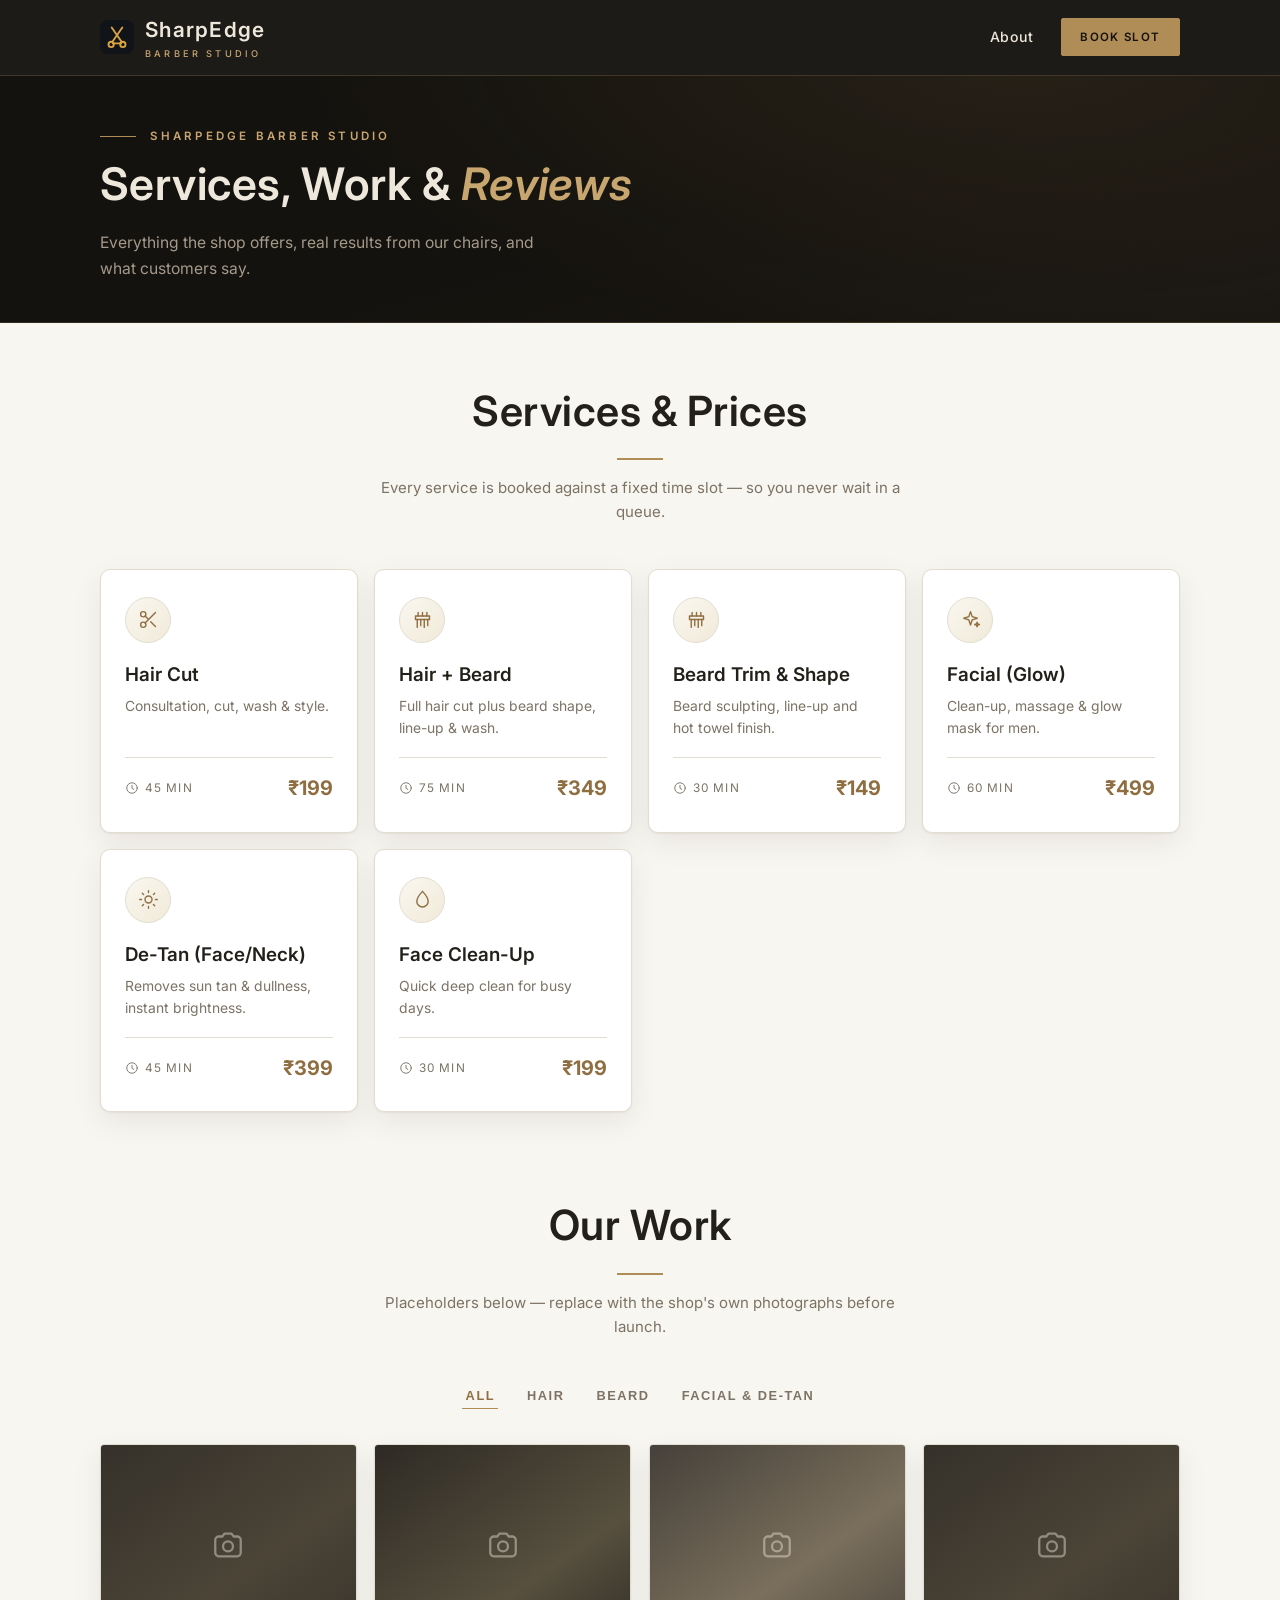
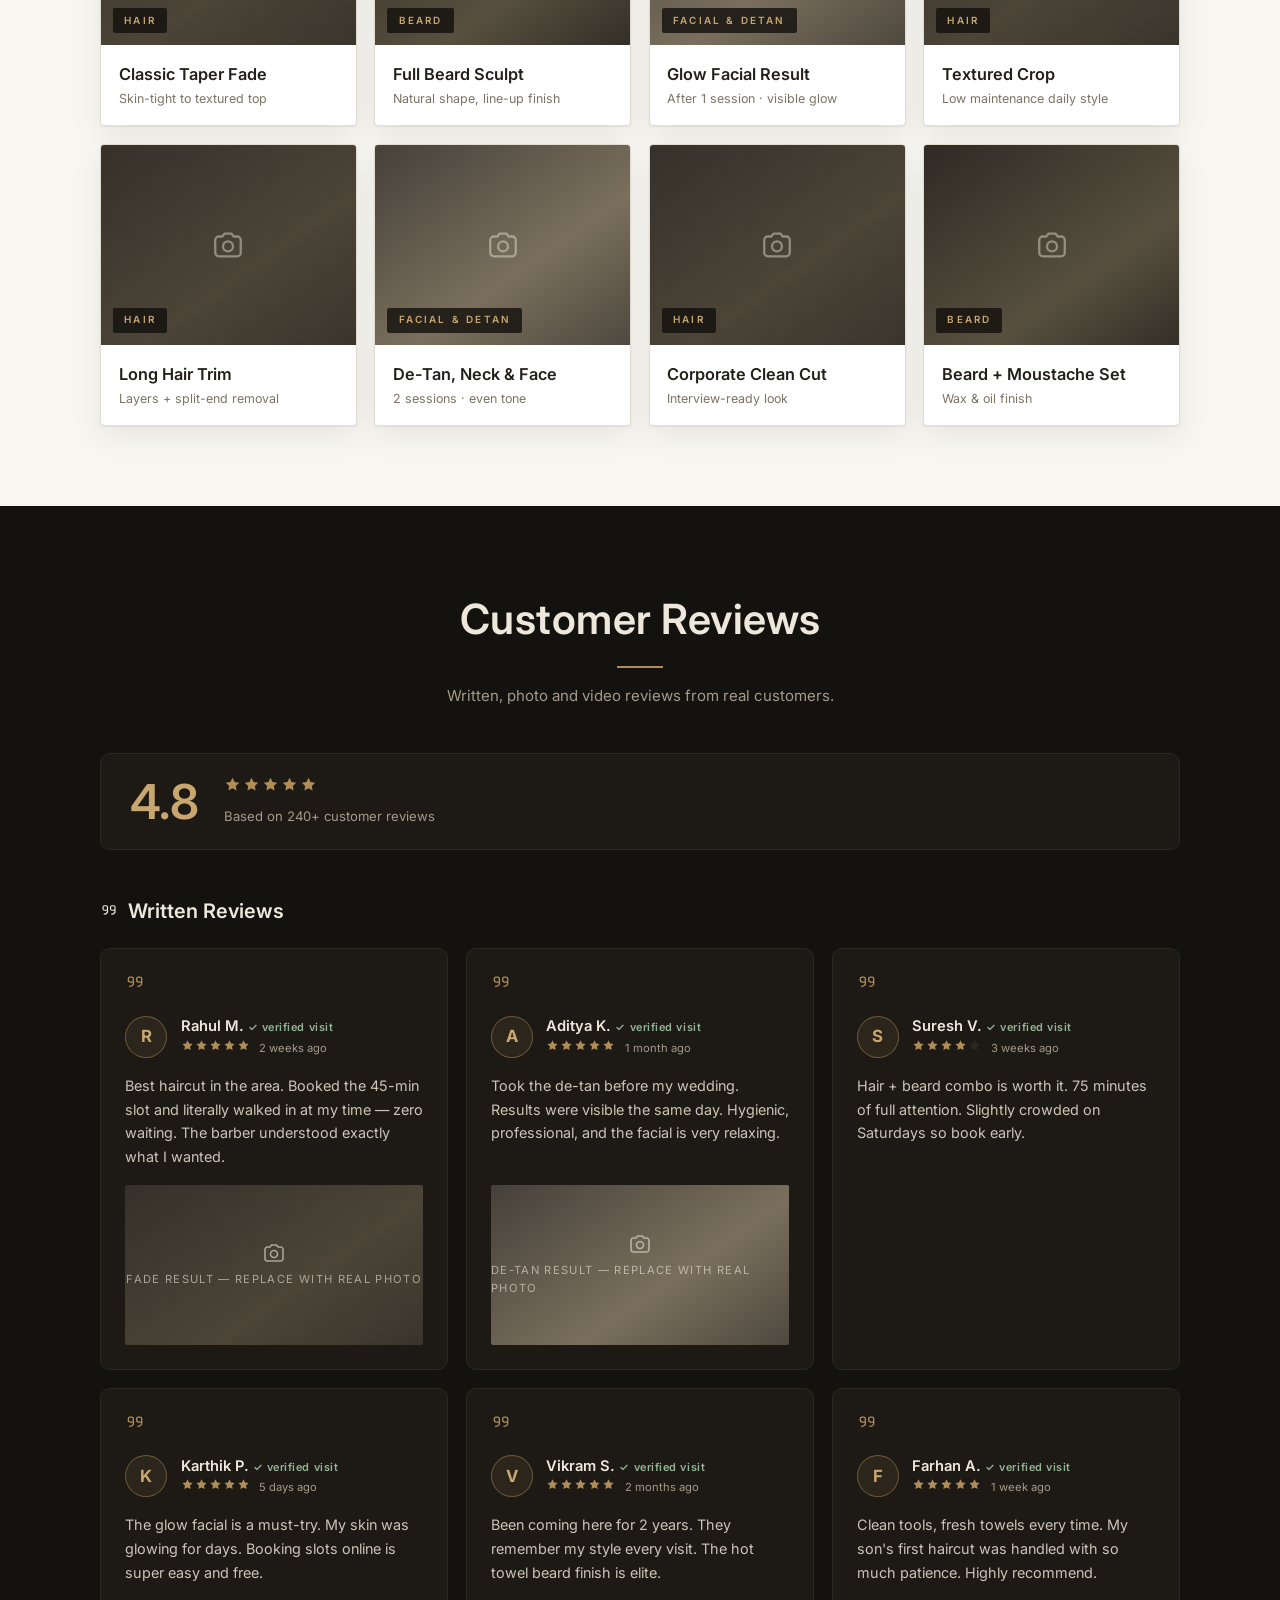
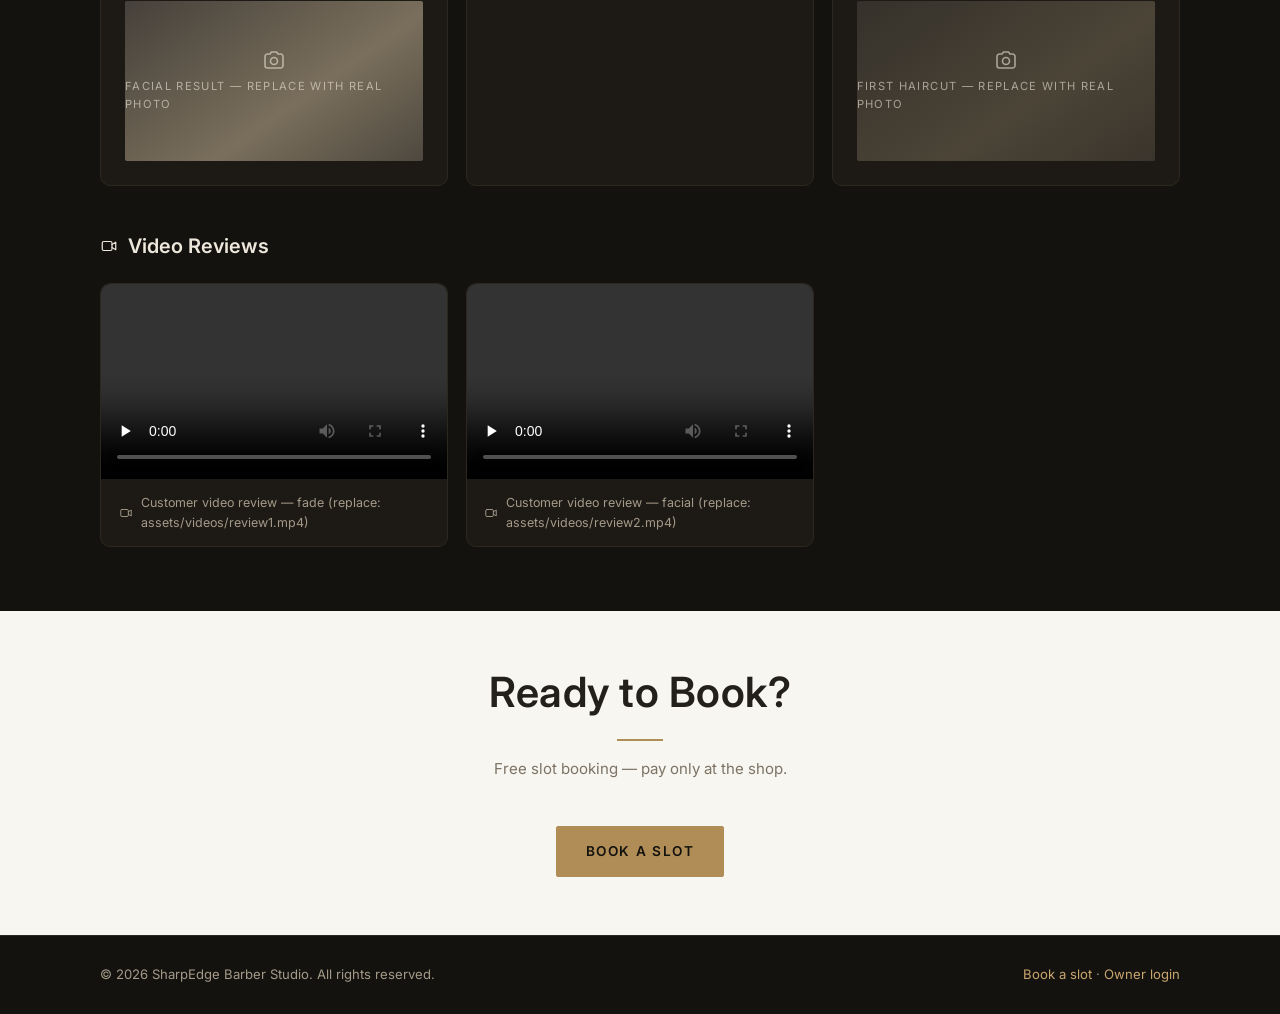
==== about.html @ fa6628c2 "feat: add About page and enhance service worker for PWA support" ====
<!DOCTYPE html>
<html lang="en">
<head>
  <meta charset="UTF-8" />
  <meta name="viewport" content="width=device-width, initial-scale=1.0" />
  <title>About · Services · Reviews | SharpEdge Barber Studio</title>
  <meta name="description" content="All services, our work gallery and customer reviews of SharpEdge Barber Studio." />
  <meta name="theme-color" content="#14120e" />
  <link rel="preconnect" href="https://fonts.googleapis.com" />
  <link rel="preconnect" href="https://fonts.gstatic.com" crossorigin />
  <link href="https://fonts.googleapis.com/css2?family=Inter:wght@400;500;600;700;800&display=swap" rel="stylesheet" />
  <link rel="icon" href="assets/logo.svg" type="image/svg+xml" />
  <link rel="stylesheet" href="css/styles.css?v=6" />
</head>
<body>

  <header class="header">
    <div class="container header-inner">
      <a class="brand" href="index.html">
        <img src="assets/logo.svg" alt="SharpEdge logo" class="brand-logo" />
        <span class="brand-name">SharpEdge<span class="brand-sub">Barber Studio</span></span>
      </a>
      <nav class="nav open" style="position:static;transform:none;min-height:0;padding:0;border:0">
        <a href="about.html">About</a>
        <a href="index.html#booking" class="btn btn-sm btn-gold">Book Slot</a>
      </nav>
    </div>
  </header>

  <section class="hero" style="padding:3.2rem 0 2.6rem">
    <div class="container">
      <p class="hero-kicker" style="margin-bottom:0.9rem">SharpEdge Barber Studio</p>
      <h1 style="font-size:clamp(1.9rem,5vw,2.8rem)">Services, Work &amp; <em>Reviews</em></h1>
      <p class="hero-sub" style="margin-bottom:0">Everything the shop offers, real results from our chairs, and what customers say.</p>
    </div>
  </section>

  <section class="section" id="services" style="padding-top:3.4rem">
    <div class="container">
      <h2 class="section-title">Services &amp; Prices</h2>
      <p class="section-sub">Every service is booked against a fixed time slot — so you never wait in a queue.</p>
      <div class="cards-grid" id="servicesGrid"></div>
    </div>
  </section>

  <section class="section" id="work" style="padding-top:0">
    <div class="container">
      <h2 class="section-title">Our Work</h2>
      <p class="section-sub">Placeholders below — replace with the shop's own photographs before launch.</p>
      <div class="filter-row" id="workFilter">
        <button class="chip active" data-filter="all">All</button>
        <button class="chip" data-filter="hair">Hair</button>
        <button class="chip" data-filter="beard">Beard</button>
        <button class="chip" data-filter="skin">Facial &amp; De-tan</button>
      </div>
      <div class="work-grid" id="workGrid"></div>
    </div>
  </section>

  <section class="section section-dark" id="reviews" style="padding-bottom:4rem">
    <div class="container">
      <h2 class="section-title">Customer Reviews</h2>
      <p class="section-sub">Written, photo and video reviews from real customers.</p>

      <div class="rating-banner">
        <div class="rating-big" id="ratingBig">4.8</div>
        <div class="rating-meta">
          <div class="stars" id="ratingStars" aria-label="rating"></div>
          <p id="ratingCount">Based on 240+ customer reviews</p>
        </div>
      </div>

      <h3 class="sub-title" id="writtenTitle">Written Reviews</h3>
      <div class="review-grid" id="reviewGrid"></div>

      <h3 class="sub-title" id="videoTitle">Video Reviews</h3>
      <div class="video-grid" id="videoGrid"></div>
    </div>
  </section>

  <section class="section" style="padding:3rem 0 3.6rem">
    <div class="container" style="text-align:center">
      <h2 class="section-title">Ready to Book?</h2>
      <p class="section-sub">Free slot booking — pay only at the shop.</p>
      <a href="index.html#booking" class="btn btn-gold">Book a Slot</a>
    </div>
  </section>

  <footer class="footer">
    <div class="container footer-inner">
      <p>© <span id="year"></span> <span id="shopName">SharpEdge Barber Studio</span>. All rights reserved.</p>
      <p><a href="index.html">Book a slot</a> · <a href="admin.html">Owner login</a></p>
    </div>
  </footer>

  <script src="js/config.js?v=6"></script>
  <script src="js/icons.js?v=6"></script>
  <script src="js/content.js?v=6"></script>
  <script src="js/about.js?v=6"></script>
</body>
</html>
---- css/styles.css ----
/* ============================================================
   SharpEdge Barber Studio — styles.css
   Classy, standard, elegant. Mobile-first for every screen.
   Palette: ivory · espresso · antique brass · Inter standard type
   ============================================================ */

:root {
  --bg: #f8f6f1;
  --bg-dark: #14120e;
  --bg-dark-2: #1a1712;
  --panel: #ffffff;
  --panel-dark: #1d1a15;
  --text: #23201a;
  --text-inv: #eee8dc;
  --muted: #7c7365;
  --muted-inv: #a49a8a;
  --gold: #b08d57;
  --gold-soft: #c8a670;
  --gold-deep: #8f6f42;
  --line: #e3dcd0;
  --line-dark: #2c2820;
  --danger: #a63d33;
  --ok: #4e7250;
  --radius: 4px;
  --radius-lg: 10px;
  --shadow: 0 1px 2px rgba(24, 20, 14, 0.05), 0 10px 30px rgba(24, 20, 14, 0.07);
  --sans: "Inter", "Segoe UI", system-ui, Roboto, Arial, sans-serif;
}

* { margin: 0; padding: 0; box-sizing: border-box; }
html { scroll-behavior: smooth; }

body {
  font-family: var(--sans);
  background: var(--bg);
  color: var(--text);
  line-height: 1.6;
  font-size: 15.5px;
  -webkit-font-smoothing: antialiased;
}

img { max-width: 100%; display: block; }
a { color: inherit; text-decoration: none; }
::selection { background: var(--gold); color: #fff; }

.container { width: min(1080px, 92%); margin-inline: auto; }

/* ---------- icons ---------- */
.ico { width: 18px; height: 18px; vertical-align: -3px; flex-shrink: 0; }
.ico.lg { width: 26px; height: 26px; vertical-align: -6px; }
.ico.sm { width: 14px; height: 14px; vertical-align: -2px; }

/* ---------- Header ---------- */
.header {
  position: sticky; top: 0; z-index: 50;
  background: rgba(20, 18, 14, 0.96);
  backdrop-filter: blur(8px);
  color: var(--text-inv);
  border-bottom: 1px solid rgba(176, 141, 87, 0.25);
}
.header-inner { display: flex; align-items: center; justify-content: space-between; padding: 0.8rem 0; }
.brand { display: flex; align-items: center; gap: 0.7rem; }
.brand-logo { width: 34px; height: 34px; }
.brand-name { font-family: var(--sans); font-weight: 600; font-size: 1.3rem; letter-spacing: 0.06em; }
.brand-sub { display: block; font-family: var(--sans); font-size: 0.58rem; font-weight: 500; color: var(--gold-soft); letter-spacing: 0.34em; text-transform: uppercase; margin-top: 1px; }

.nav { display: flex; align-items: center; gap: 1.7rem; font-weight: 500; font-size: 0.88rem; letter-spacing: 0.04em; }
.nav > a:not(.btn) { position: relative; padding: 4px 0; }
.nav > a:not(.btn)::after { content: ""; position: absolute; left: 0; bottom: 0; width: 0; height: 1px; background: var(--gold-soft); transition: width 0.25s; }
.nav > a:not(.btn):hover::after { width: 100%; }

.nav-toggle { display: none; background: none; border: 0; cursor: pointer; padding: 0.45rem; color: var(--text-inv); }
.nav-toggle svg { width: 24px; height: 24px; display: block; }
.nav-toggle .ico-x { display: none; }
.nav-toggle.open .ico-x { display: block; }
.nav-toggle.open .ico-menu { display: none; }

/* ---------- Buttons ---------- */
.btn {
  display: inline-flex; align-items: center; justify-content: center; gap: 0.55rem;
  border: 1px solid transparent; cursor: pointer;
  padding: 0.85rem 1.8rem;
  font-weight: 600; font-size: 0.85rem; letter-spacing: 0.12em; text-transform: uppercase;
  border-radius: 2px; transition: all 0.2s ease;
}
.btn:active { transform: translateY(1px); }
.btn-gold { background: var(--gold); color: #14120e; border-color: var(--gold); }
.btn-gold:hover { background: var(--gold-soft); border-color: var(--gold-soft); }
.btn-gold:disabled { background: #bdb3a2; border-color: #bdb3a2; color: #6d6252; cursor: not-allowed; }
.btn-ghost { background: transparent; color: var(--text); border-color: var(--text); }
.btn-ghost:hover { background: var(--text); color: var(--bg); }
.btn-sm { padding: 0.55rem 1.15rem; font-size: 0.72rem; }
.btn-wide { width: 100%; margin-top: 1.15rem; }
.btn-link { background: none; border: 0; color: var(--gold-soft); font-weight: 600; cursor: pointer; font-size: 0.75rem; letter-spacing: 0.08em; text-transform: uppercase; }
.btn-link:hover { color: var(--gold); }

/* ---------- Sections ---------- */
.section { padding: 5rem 0; }
.section-dark { background: var(--bg-dark); color: var(--text-inv); }

.section-title { font-family: var(--sans); font-size: clamp(1.9rem, 4.5vw, 2.6rem); font-weight: 600; text-align: center; letter-spacing: 0.5px; }
.section-title::after { content: ""; display: block; width: 46px; height: 2px; background: var(--gold); margin: 0.85rem auto 0; }
.section-sub { text-align: center; color: var(--muted); margin: 1rem auto 2.8rem; max-width: 62ch; font-size: 0.94rem; }
.section-dark .section-sub { color: var(--muted-inv); }
.sub-title { font-family: var(--sans); font-size: 1.25rem; font-weight: 600; margin: 2.8rem 0 1.3rem; display: flex; align-items: center; gap: 0.6rem; }
.tiny-note { display: block; font-size: 0.75rem; color: var(--muted); margin-top: 1rem; letter-spacing: 0.02em; }

/* ---------- Service cards ---------- */
.cards-grid { display: grid; grid-template-columns: repeat(auto-fit, minmax(240px, 1fr)); gap: 1rem; }
.service-card {
  background: var(--panel); border: 1px solid var(--line); border-radius: var(--radius-lg);
  padding: 1.7rem 1.5rem; box-shadow: var(--shadow);
  display: flex; flex-direction: column;
  transition: transform 0.25s ease, border-color 0.25s ease, box-shadow 0.25s ease;
}
.service-card:hover { transform: translateY(-4px); border-color: var(--gold-soft); box-shadow: 0 14px 34px rgba(24, 20, 14, 0.12); }
.service-icon {
  width: 46px; height: 46px; border: 1px solid var(--line); border-radius: 50%;
  display: grid; place-items: center; color: var(--gold-deep); margin-bottom: 1.1rem;
  background: linear-gradient(135deg, #faf7f0, #f1ead9);
}
.service-icon .ico { width: 21px; height: 21px; }
.service-card h3 { font-family: var(--sans); font-size: 1.18rem; font-weight: 600; margin-bottom: 0.35rem; }
.service-desc { color: var(--muted); font-size: 0.87rem; flex: 1; line-height: 1.55; }
.service-meta { display: flex; justify-content: space-between; align-items: baseline; margin-top: 1.1rem; padding-top: 0.9rem; border-top: 1px solid var(--line); }
.service-time { font-size: 0.74rem; color: var(--muted); letter-spacing: 0.10em; text-transform: uppercase; display: flex; align-items: center; gap: 0.35rem; }
.service-price { font-family: var(--sans); font-weight: 700; color: var(--gold-deep); font-size: 1.25rem; }

/* ---------- Hero ---------- */
.hero {
  background:
    radial-gradient(1200px 500px at 80% -10%, rgba(176, 141, 87, 0.12), transparent 60%),
    linear-gradient(165deg, var(--bg-dark) 55%, var(--bg-dark-2));
  color: var(--text-inv);
  padding: 5.5rem 0 5rem;
  border-bottom: 1px solid rgba(176, 141, 87, 0.2);
}
.hero-inner { display: grid; grid-template-columns: 1.35fr 1fr; gap: 3rem; align-items: center; }
.hero-kicker {
  display: flex; align-items: center; gap: 0.9rem;
  color: var(--gold-soft); font-size: 0.72rem; font-weight: 600;
  letter-spacing: 0.28em; text-transform: uppercase; margin-bottom: 1.3rem;
}
.hero-kicker::before { content: ""; width: 36px; height: 1px; background: var(--gold); }
.hero h1 { font-family: var(--sans); font-size: clamp(2.5rem, 6.5vw, 4.2rem); line-height: 1.08; font-weight: 600; letter-spacing: 0.01em; }
.hero h1 em { font-style: italic; color: var(--gold-soft); }
.hero-sub { margin: 1.4rem 0 2rem; color: var(--muted-inv); max-width: 46ch; font-size: 0.98rem; }
.hero-sub strong { color: var(--text-inv); font-weight: 600; }
.hero-actions { display: flex; gap: 0.9rem; flex-wrap: wrap; margin-bottom: 2.2rem; }
.hero-badges { display: flex; gap: 1.6rem; flex-wrap: wrap; list-style: none; font-size: 0.82rem; color: var(--muted-inv); letter-spacing: 0.03em; }
.hero-badges li { display: flex; align-items: center; gap: 0.45rem; }
.hero-badges .ico { color: var(--gold-soft); width: 15px; height: 15px; }

.hero-card {
  place-self: center;
  background: rgba(29, 26, 21, 0.7);
  border: 1px solid rgba(176, 141, 87, 0.35);
  border-radius: var(--radius-lg);
  padding: 2.2rem 2.6rem;
  text-align: center;
  backdrop-filter: blur(4px);
}
.hero-card-top { color: var(--gold-soft); font-size: 0.66rem; letter-spacing: 0.34em; font-weight: 600; }
.hero-clock { font-family: var(--sans); font-size: 2.7rem; font-weight: 600; margin: 0.6rem 0 0.4rem; font-variant-numeric: tabular-nums; }
.hero-note { font-size: 0.76rem; color: var(--muted-inv); font-style: italic; }

/* ---------- Booking panel ---------- */
.booking-panel {
  background: var(--panel-dark); border: 1px solid var(--line-dark);
  border-radius: var(--radius-lg); padding: 2rem; box-shadow: 0 24px 60px rgba(0, 0, 0, 0.35);
}
.step { padding: 1.4rem 0; border-bottom: 1px solid var(--line-dark); }
.step:last-of-type { border-bottom: 0; }
.step-head { display: flex; align-items: center; gap: 0.8rem; margin-bottom: 1.1rem; }
.step-num {
  width: 30px; height: 30px; border-radius: 2px; border: 1px solid var(--gold);
  color: var(--gold-soft); display: grid; place-items: center;
  font-family: var(--sans); font-weight: 700; font-size: 0.95rem; flex-shrink: 0;
}
.step-head h3 { font-family: var(--sans); font-size: 1.08rem; font-weight: 600; letter-spacing: 0.03em; }

.chip-row, .date-row { display: flex; gap: 0.55rem; flex-wrap: wrap; }
.chip {
  border: 1px solid var(--line-dark); background: var(--bg-dark);
  color: var(--text-inv); border-radius: 2px;
  padding: 0.6rem 1.05rem; font-size: 0.85rem; font-weight: 500; cursor: pointer;
  transition: 0.18s; display: inline-flex; align-items: center; gap: 0.5rem;
}
.chip:hover { border-color: var(--gold); color: var(--gold-soft); }
.chip.active { background: var(--gold); color: #14120e; border-color: var(--gold); font-weight: 600; }
.chip small { opacity: 0.65; font-size: 0.7rem; display: inline; margin-left: 0.4rem; letter-spacing: 0.02em; }
.date-chip { text-align: center; min-width: 64px; padding: 0.55rem 0.6rem !important; flex-direction: column; gap: 0.15rem; border-radius: 2px; }
.date-chip strong { display: block; font-family: var(--sans); font-size: 0.98rem; font-weight: 600; letter-spacing: 0.03em; }
.date-chip span { font-size: 0.66rem; opacity: 0.7; letter-spacing: 0.05em; }
.chip:disabled { opacity: 0.3; cursor: not-allowed; }

.slot-status { font-size: 0.8rem; color: var(--muted-inv); margin-bottom: 0.8rem; font-style: italic; }
.slot-grid { display: grid; grid-template-columns: repeat(auto-fill, minmax(86px, 1fr)); gap: 0.5rem; }
.slot-btn {
  padding: 0.6rem 0.3rem; border-radius: 2px; text-align: center;
  border: 1px solid var(--line-dark); background: var(--bg-dark); color: var(--text-inv);
  font-weight: 500; font-size: 0.84rem; cursor: pointer; transition: 0.15s;
  font-variant-numeric: tabular-nums;
}
.slot-btn:hover:not(:disabled) { border-color: var(--gold); color: var(--gold-soft); }
.slot-btn.active { background: var(--gold); color: #14120e; border-color: var(--gold); font-weight: 600; }
.slot-btn:disabled { opacity: 0.25; cursor: not-allowed; text-decoration: line-through; }

/* ---------- Form ---------- */
.form-grid { display: grid; grid-template-columns: 1fr 1fr; gap: 1rem; }
.form-grid label { font-size: 0.7rem; font-weight: 600; color: var(--muted-inv); display: block; letter-spacing: 0.14em; text-transform: uppercase; }
.form-grid input {
  width: 100%; margin-top: 0.4rem; padding: 0.85rem 1rem;
  border-radius: 2px; border: 1px solid var(--line-dark);
  background: var(--bg-dark); color: var(--text-inv); font-size: 0.95rem;
  font-family: var(--sans); transition: border-color 0.2s;
}
.form-grid input::placeholder { color: #5d564a; }
.form-grid input:focus { outline: none; border-color: var(--gold); }

.selection-summary {
  margin-top: 1.2rem; padding: 1rem 1.2rem; border-radius: 2px;
  background: rgba(176, 141, 87, 0.06); border: 1px solid rgba(176, 141, 87, 0.35);
  border-left: 2px solid var(--gold);
  font-size: 0.88rem; color: #d3c7ae; line-height: 1.9;
}
.selection-summary.ok { background: rgba(78, 114, 80, 0.08); border-color: rgba(78, 114, 80, 0.45); border-left-color: var(--ok); color: #bcc9bd; }
.selection-summary b { color: var(--gold-soft); }

/* ---------- My bookings ---------- */
.my-bookings { margin-top: 1.6rem; }
.my-head { display: flex; justify-content: space-between; align-items: baseline; margin-bottom: 0.7rem; }
.my-head h3 { font-family: var(--sans); font-size: 1.05rem; font-weight: 600; }
.my-list { display: flex; flex-direction: column; gap: 0.55rem; }
.booking-item {
  display: flex; justify-content: space-between; align-items: center; gap: 0.8rem;
  background: var(--bg-dark); border: 1px solid var(--line-dark);
  border-radius: 2px; padding: 0.85rem 1.1rem; font-size: 0.87rem; flex-wrap: wrap;
}
.booking-item b { color: var(--gold-soft); }
.booking-cancel { background: none; border: 1px solid rgba(166, 61, 51, 0.6); color: #d98d84; border-radius: 2px; padding: 0.3rem 0.9rem; cursor: pointer; font-size: 0.72rem; letter-spacing: 0.08em; text-transform: uppercase; transition: 0.15s; }
.booking-cancel:hover { background: var(--danger); border-color: var(--danger); color: #fff; }
.empty-note { color: var(--muted-inv); font-size: 0.85rem; font-style: italic; }

/* ---------- Work / portfolio ---------- */
.filter-row { display: flex; gap: 1.6rem; justify-content: center; margin-bottom: 2.2rem; flex-wrap: wrap; }
.filter-row .chip,
.filter-row .filter-btn {
  border: 0 !important; background: none !important; color: var(--muted);
  padding: 0.3rem 0.2rem !important; font-size: 0.8rem !important;
  letter-spacing: 0.12em; text-transform: uppercase; font-weight: 600 !important;
  border-bottom: 1px solid transparent !important; border-radius: 0 !important;
  gap: 0 !important;
}
.filter-row .chip:hover { color: var(--text); background: none !important; }
.filter-row .chip.active { color: var(--gold-deep); border-bottom: 1px solid var(--gold) !important; }

.work-grid { display: grid; grid-template-columns: repeat(auto-fill, minmax(235px, 1fr)); gap: 1.1rem; }
.work-card { border-radius: var(--radius); overflow: hidden; background: var(--panel); border: 1px solid var(--line); box-shadow: var(--shadow); cursor: pointer; transition: transform 0.25s, box-shadow 0.25s; }
.work-card:hover { transform: translateY(-4px); box-shadow: 0 16px 40px rgba(24, 20, 14, 0.14); }
.work-thumb { height: 200px; display: grid; place-items: center; color: rgba(238, 232, 220, 0.75); position: relative; }
.work-thumb .ico { width: 34px; height: 34px; opacity: 0.6; }
.work-thumb span.tag {
  position: absolute; bottom: 12px; left: 12px;
  background: rgba(20, 18, 14, 0.82); color: var(--gold-soft); font-size: 0.62rem;
  padding: 0.3rem 0.7rem; border-radius: 2px; letter-spacing: 0.22em; text-transform: uppercase;
  font-weight: 600;
}
.work-card figcaption { padding: 1rem 1.1rem; }
.work-card figcaption .wt { font-family: var(--sans); font-size: 1.02rem; font-weight: 600; display: block; }
.work-card figcaption small { display: block; color: var(--muted); font-size: 0.78rem; margin-top: 2px; }

/* muted, non-cartoonish placeholder fills — replace with real photos */
.fill-hair  { background: linear-gradient(145deg, #35312a, #4b4437 60%, #3a352c); }
.fill-beard { background: linear-gradient(145deg, #2e2a24, #57503f 65%, #332f27); }
.fill-skin  { background: linear-gradient(145deg, #45403a, #7a6f5c 60%, #4e483f); }

/* ---------- Reviews ---------- */
.rating-banner {
  display: flex; gap: 1.6rem; align-items: center;
  background: var(--panel-dark); border: 1px solid var(--line-dark);
  border-radius: var(--radius-lg); padding: 1.4rem 1.8rem; margin-bottom: 0.4rem;
}
.rating-big { font-family: var(--sans); font-size: 3rem; font-weight: 600; color: var(--gold-soft); line-height: 1; }
.rating-meta p { color: var(--muted-inv); font-size: 0.82rem; margin-top: 0.3rem; }
.stars { display: inline-flex; gap: 2px; }
.star { width: 17px; height: 17px; fill: var(--gold); }
.star.off { fill: var(--line-dark); }

.review-grid { display: grid; grid-template-columns: repeat(auto-fill, minmax(310px, 1fr)); gap: 1.1rem; }
.review-card {
  background: var(--panel-dark); border: 1px solid var(--line-dark);
  border-radius: var(--radius-lg); padding: 1.5rem; display: flex; flex-direction: column;
}
.review-card .q { color: var(--gold); margin-bottom: 0.6rem; }
.review-card .q .ico { width: 20px; height: 20px; }
.review-top { display: flex; gap: 0.85rem; align-items: center; margin: 0.5rem 0 0.8rem; }
.avatar {
  width: 42px; height: 42px; border-radius: 50%; flex-shrink: 0;
  display: grid; place-items: center; font-family: var(--sans);
  font-weight: 700; font-size: 1.05rem; color: var(--gold-soft);
  border: 1px solid rgba(176, 141, 87, 0.5); background: rgba(176, 141, 87, 0.1);
}
.review-name { font-weight: 600; font-size: 0.92rem; }
.verified { font-size: 0.68rem; color: #93b495; letter-spacing: 0.05em; }
.review-cover { display: flex; align-items: baseline; gap: 0.6rem; }
.review-stars { display: inline-flex; gap: 1px; }
.review-stars .star { width: 13px; height: 13px; }
.review-date { font-size: 0.7rem; color: var(--muted-inv); }
.review-text { font-size: 0.9rem; color: #cbc4b7; margin: 0.2rem 0 1rem; line-height: 1.65; flex: 1; }
.review-photo {
  border-radius: 2px; overflow: hidden; height: 160px; display: grid;
  place-items: center; color: rgba(238, 232, 220, 0.6);
}
.review-photo .ico { width: 24px; height: 24px; }
.review-photo .rp-label { position: relative; display: grid; place-items: center; gap: 0.4rem; font-size: 0.7rem; letter-spacing: 0.12em; text-transform: uppercase; }

.video-grid { display: grid; grid-template-columns: repeat(auto-fill, minmax(285px, 1fr)); gap: 1.1rem; }
.video-card { background: var(--panel-dark); border: 1px solid var(--line-dark); border-radius: var(--radius-lg); overflow: hidden; }
.video-card video { width: 100%; aspect-ratio: 16/9; object-fit: cover; background: #000; display: block; }
.video-note { padding: 0.85rem 1.1rem; font-size: 0.78rem; color: var(--muted-inv); display: flex; gap: 0.5rem; align-items: center; }

/* ---------- Contact ---------- */
.contact-grid { display: grid; grid-template-columns: 1fr 1.1fr; gap: 3rem; align-items: center; }
.contact-grid .section-title { text-align: left; }
.contact-grid .section-title::after { margin-left: 0; }
.contact-line { margin: 0.6rem 0; font-size: 0.95rem; display: flex; align-items: center; gap: 0.7rem; color: var(--text); }
.contact-line .ico { color: var(--gold-deep); width: 17px; height: 17px; }
.contact-grid .btn { margin-top: 1.5rem; }
.map-card iframe { width: 100%; height: 300px; border: 1px solid var(--line); border-radius: var(--radius-lg); box-shadow: var(--shadow); filter: saturate(0.85) contrast(0.98); }

/* ---------- Footer ---------- */
.footer { background: var(--bg-dark); color: var(--muted-inv); padding: 1.8rem 0; font-size: 0.82rem; border-top: 1px solid var(--line-dark); }
.footer-inner { display: flex; justify-content: space-between; align-items: center; gap: 1rem; flex-wrap: wrap; }
.footer a { color: var(--gold-soft); }
.footer a:hover { text-decoration: underline; }

/* ---------- Modal ---------- */
.modal-backdrop {
  position: fixed; inset: 0; z-index: 100;
  background: rgba(12, 10, 8, 0.75); backdrop-filter: blur(4px);
  display: grid; place-items: center; padding: 1rem;
}
.modal-card {
  background: var(--panel); color: var(--text);
  border-radius: var(--radius-lg); padding: 2.4rem 2rem 2rem; max-width: 400px; width: 100%;
  text-align: center; box-shadow: 0 30px 80px rgba(0, 0, 0, 0.5);
  animation: pop 0.3s ease; border-top: 3px solid var(--gold);
}
@keyframes pop { from { transform: scale(0.94); opacity: 0; } to { transform: scale(1); opacity: 1; } }
.modal-icon { width: 56px; height: 56px; margin: 0 auto 1rem; color: var(--ok); }
.modal-icon .ico { width: 56px; height: 56px; }
.modal-card h3 { font-family: var(--sans); font-size: 1.5rem; font-weight: 600; margin-bottom: 1rem; }
.modal-body {
  font-size: 0.9rem; text-align: left; background: var(--bg); border-radius: 2px;
  padding: 1.2rem 1.3rem; margin-bottom: 1.3rem; line-height: 1.95; border: 1px solid var(--line);
}
.modal-body b { color: var(--gold-deep); }

[hidden] { display: none !important; }

/* ============================================================
   RESPONSIVE
   ============================================================ */
@media (max-width: 900px) {
  .contact-grid { grid-template-columns: 1fr; gap: 2rem; }
}

@media (max-width: 760px) {
  .hero-inner { grid-template-columns: 1fr; }
  .hero { padding: 4rem 0 3.6rem; }
  .hero-card { width: 100%; padding: 1.6rem; }
  .hero-clock { font-size: 2.1rem; }
  .section { padding: 3.6rem 0; }
  .sub-title { margin-top: 2.2rem; }

  .nav {
    position: fixed; inset: 0 0 auto 0; top: 60px;
    background: var(--bg-dark);
    flex-direction: column; align-items: flex-start;
    padding: 1.6rem 6% 2rem; gap: 1.35rem;
    transform: translateY(-160%); transition: transform 0.3s ease;
    border-bottom: 1px solid var(--line-dark);
    min-height: 44vh;
  }
  .nav.open { transform: translateY(0); }
  .nav-toggle { display: block; }
}

@media (max-width: 480px) {
  .form-grid { grid-template-columns: 1fr; }
  .brand-name { font-size: 1.05rem; }
  .brand-sub { letter-spacing: 0.26em; }
  .slot-grid { grid-template-columns: repeat(auto-fill, minmax(72px, 1fr)); }
  .rating-banner { flex-direction: column; text-align: center; }
  .booking-panel { padding: 1.2rem; }
  .filter-row { gap: 1.1rem; }
  .hero-badges { gap: 0.9rem; flex-direction: column; }
  .nav > a:not(.btn) { font-size: 1rem; }
}

/* ============================================================
   MOBILE-SIMPLE MODE — on small screens the page becomes just:
   booking + map/contact. Services, work & reviews live on
   about.html (linked as "Details" in the nav).
   ============================================================ */
.mobile-only { display: none !important; }

@media (max-width: 760px) {
  .mobile-only { display: inline-flex !important; }
  #services, #work, #reviews { display: none; }
  .hero { padding: 3.4rem 0 2.8rem; }
  .hero h1 { font-size: clamp(2.1rem, 8vw, 2.8rem); }
}

/* locked (past cancellation window) badge */
.no-cancel {
  font-size: 0.66rem; letter-spacing: 0.12em; text-transform: uppercase;
  color: var(--muted); border: 1px dashed var(--line-dark);
  border-radius: 2px; padding: 0.28rem 0.7rem; white-space: nowrap;
}

/* touch-friendly tap targets */
@media (hover: none) and (pointer: coarse) {
  .btn, .chip, .booking-cancel { min-height: 44px; }
  .slot-btn { min-height: 40px; }
  .slot-btn { padding: 0.7rem 0.3rem; }
}
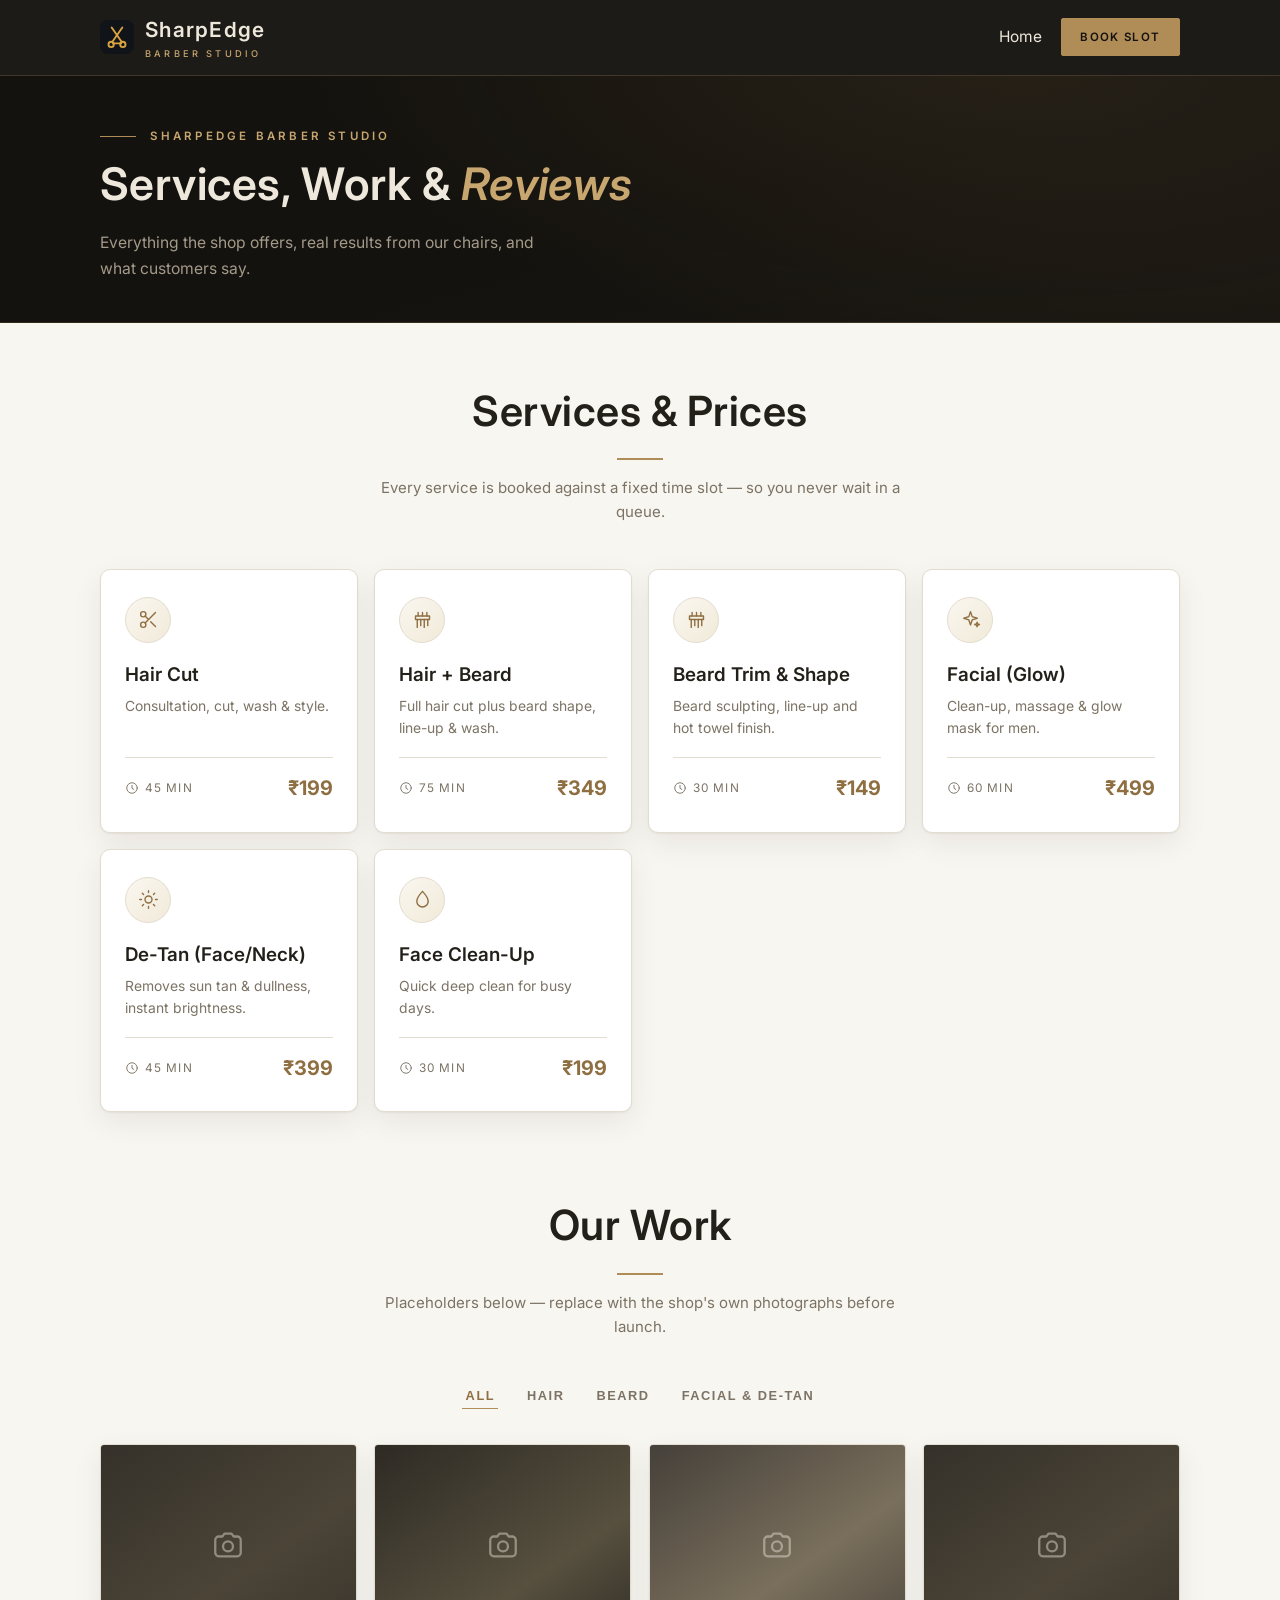
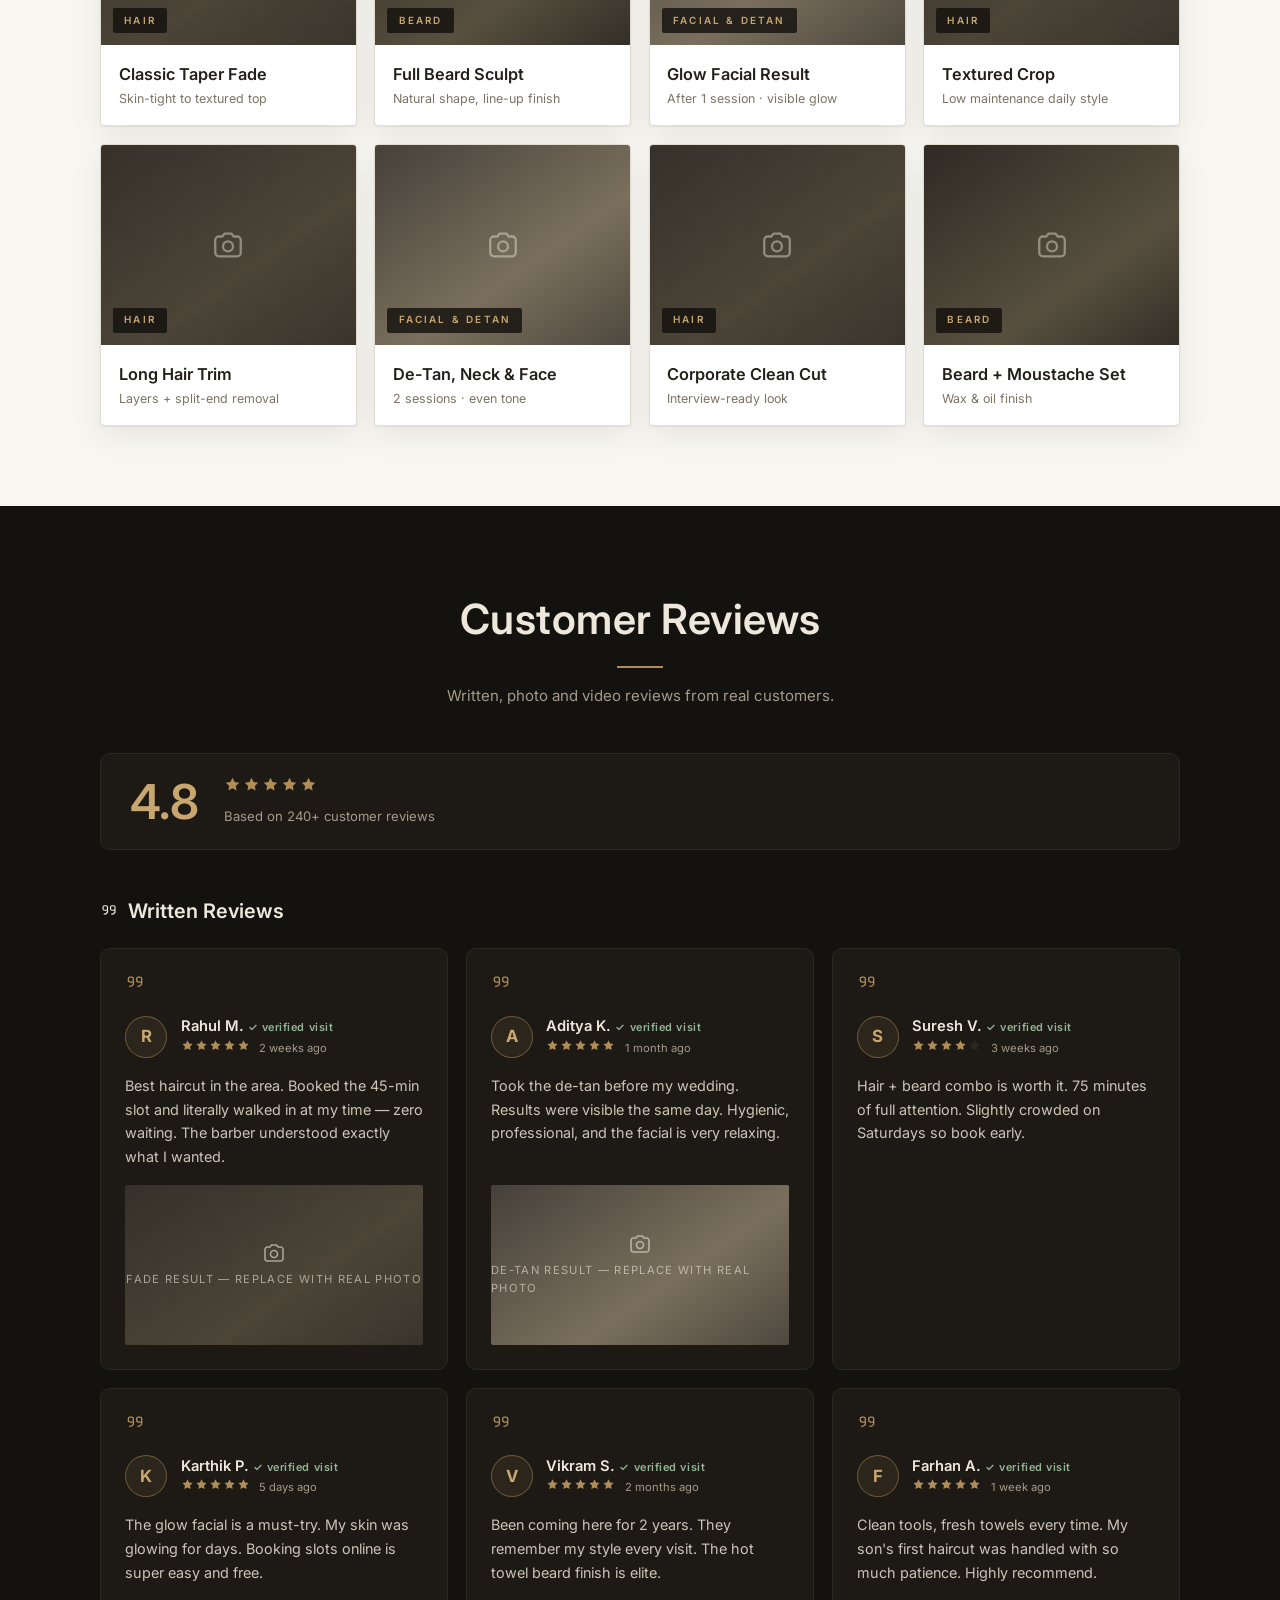
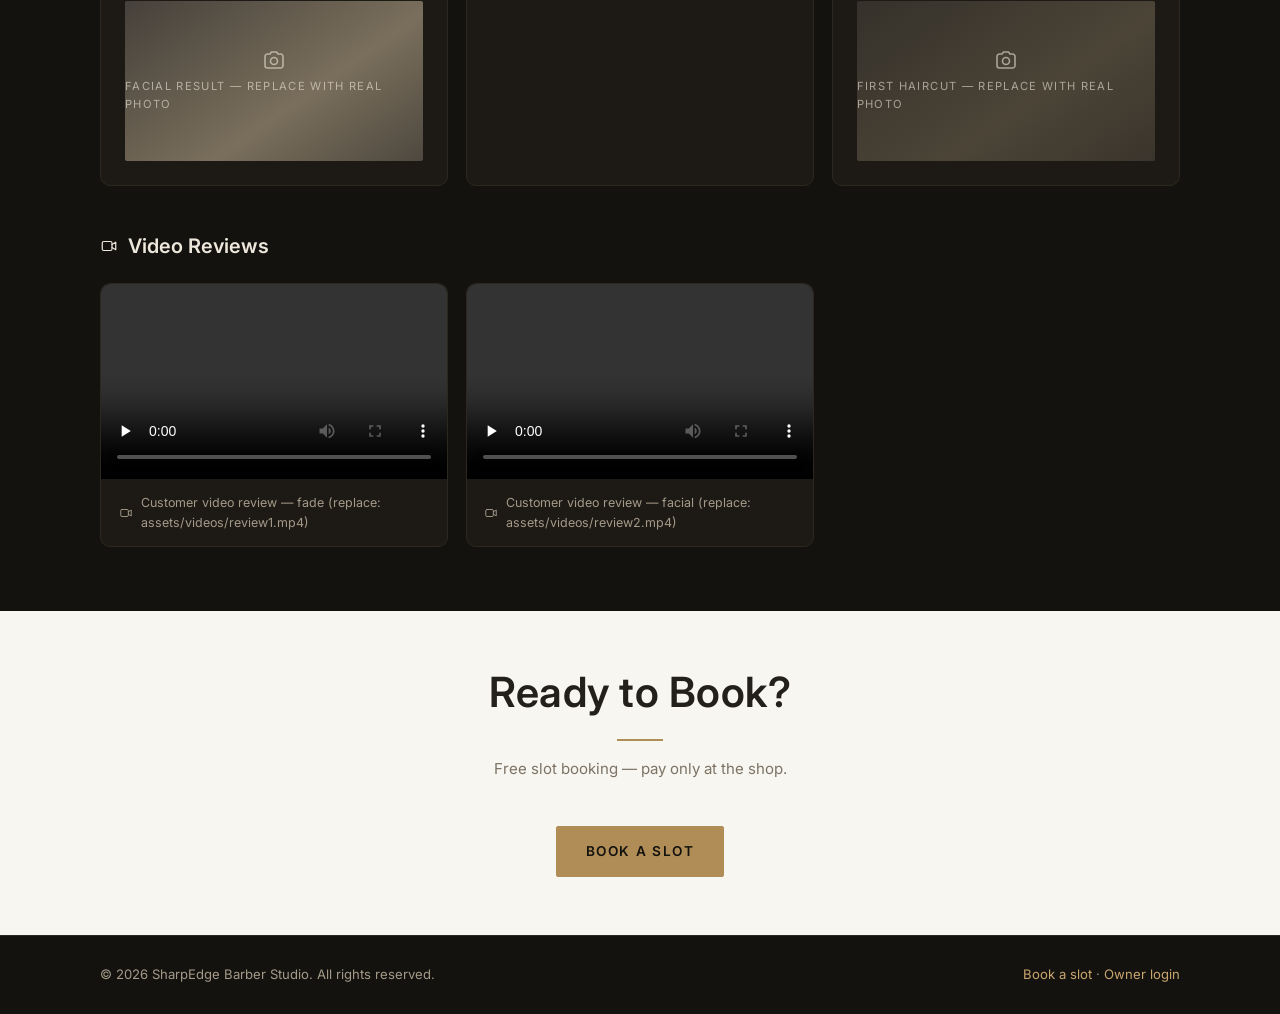
==== commit 362ff49d: "feat: update stylesheet version and enhance navigation structure across pages" ====
--- a/about.html
+++ b/about.html
@@ -10,9 +10,9 @@
   <link rel="preconnect" href="https://fonts.gstatic.com" crossorigin />
   <link href="https://fonts.googleapis.com/css2?family=Inter:wght@400;500;600;700;800&display=swap" rel="stylesheet" />
   <link rel="icon" href="assets/logo.svg" type="image/svg+xml" />
-  <link rel="stylesheet" href="css/styles.css?v=6" />
+  <link rel="stylesheet" href="css/styles.css?v=8" />
 </head>
-<body>
+<body class="page-about">
 
   <header class="header">
     <div class="container header-inner">
@@ -20,8 +20,8 @@
         <img src="assets/logo.svg" alt="SharpEdge logo" class="brand-logo" />
         <span class="brand-name">SharpEdge<span class="brand-sub">Barber Studio</span></span>
       </a>
-      <nav class="nav open" style="position:static;transform:none;min-height:0;padding:0;border:0">
-        <a href="about.html">About</a>
+      <nav class="nav-static">
+        <a href="index.html">Home</a>
         <a href="index.html#booking" class="btn btn-sm btn-gold">Book Slot</a>
       </nav>
     </div>
@@ -93,9 +93,9 @@
     </div>
   </footer>
 
-  <script src="js/config.js?v=6"></script>
-  <script src="js/icons.js?v=6"></script>
-  <script src="js/content.js?v=6"></script>
-  <script src="js/about.js?v=6"></script>
+  <script src="js/config.js?v=8"></script>
+  <script src="js/icons.js?v=8"></script>
+  <script src="js/content.js?v=8"></script>
+  <script src="js/about.js?v=8"></script>
 </body>
 </html>
--- a/css/styles.css
+++ b/css/styles.css
@@ -378,10 +378,10 @@
     position: fixed; inset: 0 0 auto 0; top: 60px;
     background: var(--bg-dark);
     flex-direction: column; align-items: flex-start;
-    padding: 1.6rem 6% 2rem; gap: 1.35rem;
+    padding: 1.15rem 6% 1.4rem; gap: 0.95rem;
     transform: translateY(-160%); transition: transform 0.3s ease;
     border-bottom: 1px solid var(--line-dark);
-    min-height: 44vh;
+    box-shadow: 0 18px 40px rgba(0, 0, 0, 0.45);
   }
   .nav.open { transform: translateY(0); }
   .nav-toggle { display: block; }
@@ -405,10 +405,16 @@
    about.html (linked as "Details" in the nav).
    ============================================================ */
 .mobile-only { display: none !important; }
+.desktop-only { display: inline-flex !important; }
+
+/* static nav used on about.html (no mobile drawer behaviour) */
+.nav-static { display: flex; align-items: center; gap: 1.2rem; }
 
 @media (max-width: 760px) {
   .mobile-only { display: inline-flex !important; }
-  #services, #work, #reviews { display: none; }
+  .desktop-only { display: none !important; }
+  /* hide the heavy sections ONLY on the home page — about.html keeps everything */
+  .page-home #services, .page-home #work, .page-home #reviews { display: none; }
   .hero { padding: 3.4rem 0 2.8rem; }
   .hero h1 { font-size: clamp(2.1rem, 8vw, 2.8rem); }
 }
